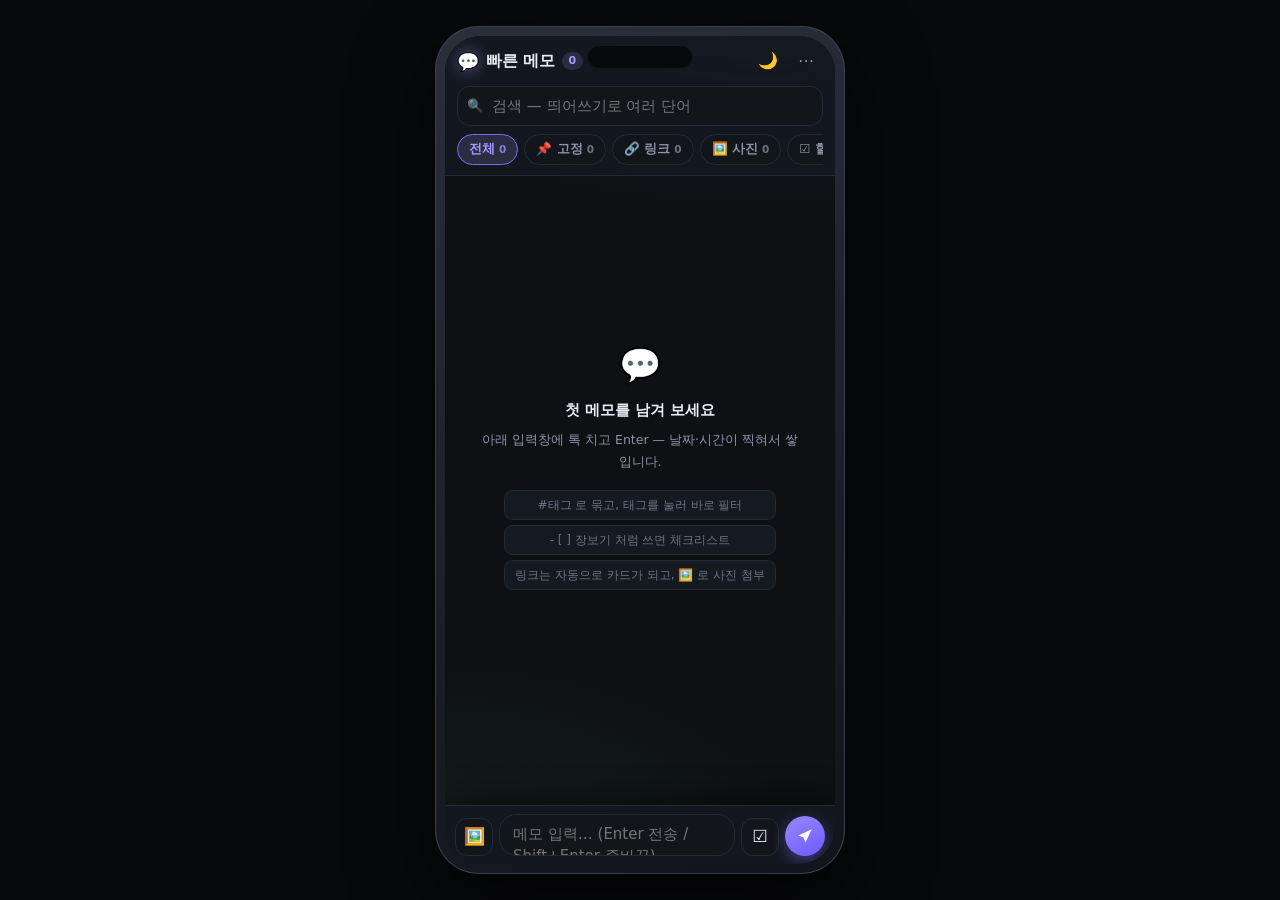
==== preview.html @ 70425a60 "미리보기 파일명 변경 + .nojekyll" ====
<!DOCTYPE html>
<html lang="ko">
<head>
<meta charset="utf-8" />
<title>미리보기</title>
<style>
  html,body{margin:0;height:100%;background:#08090c;display:grid;place-items:center;font-family:system-ui,sans-serif}
  .phone{width:390px;height:828px;border-radius:44px;padding:10px;background:linear-gradient(160deg,#2b2f3a,#12141a);box-shadow:0 30px 80px rgba(0,0,0,.7), 0 0 0 1px #3a4050 inset}
  .screen{width:100%;height:100%;border-radius:36px;overflow:hidden;background:#0e1013;position:relative}
  iframe{width:100%;height:100%;border:0;display:block}
  .notch{position:absolute;top:10px;left:50%;transform:translateX(-50%);width:104px;height:22px;border-radius:20px;background:#08090c;z-index:5}
</style>
</head>
<body>
<div class="phone"><div class="screen"><div class="notch"></div><iframe src="./" title="빠른 메모 미리보기"></iframe></div></div>
</body>
</html>
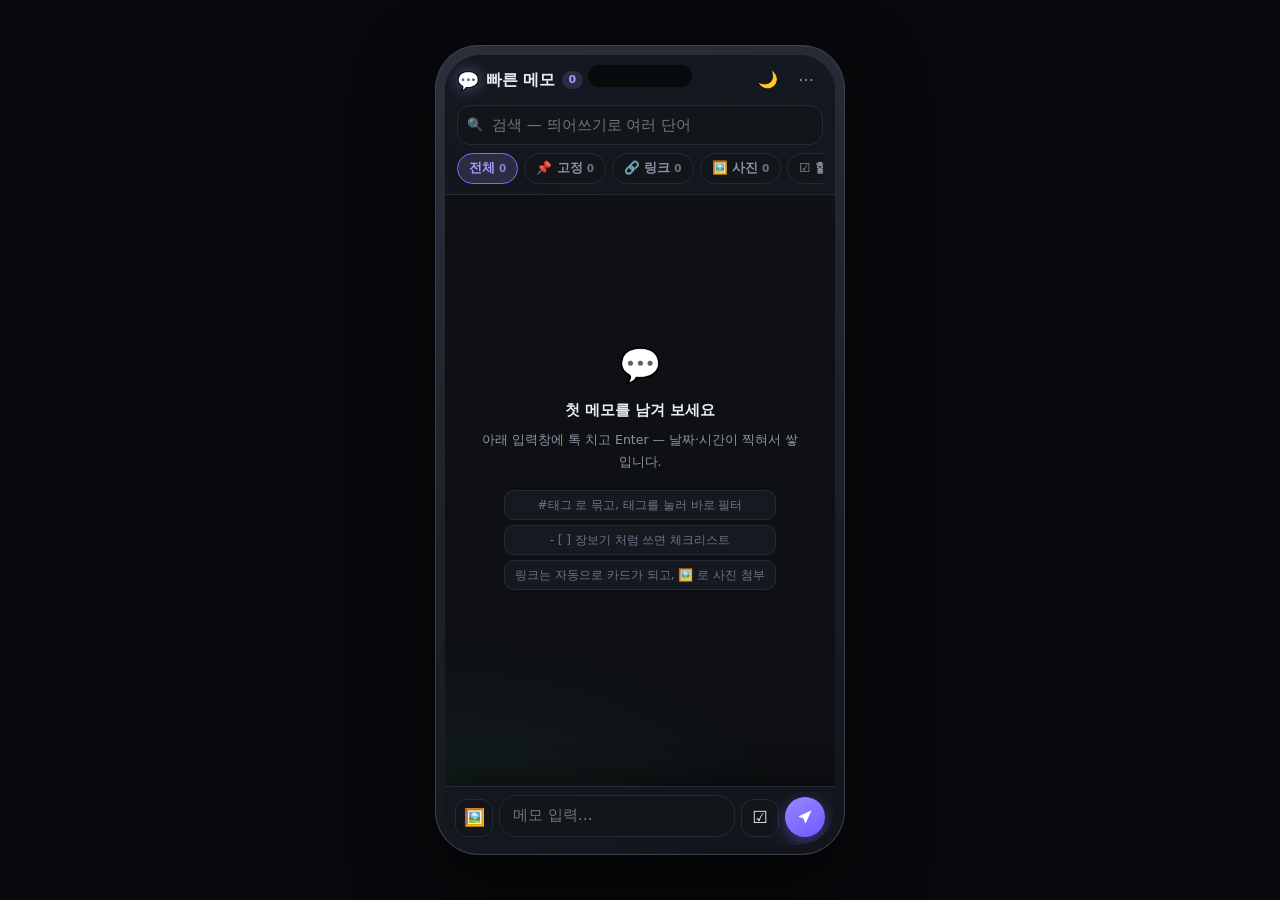
==== commit 4ebcc5de: "리스트 스크롤바 숨김, 입력창 안내 문구 정리" ====
--- a/preview.html
+++ b/preview.html
@@ -5,13 +5,13 @@
 <title>미리보기</title>
 <style>
   html,body{margin:0;height:100%;background:#08090c;display:grid;place-items:center;font-family:system-ui,sans-serif}
-  .phone{width:390px;height:828px;border-radius:44px;padding:10px;background:linear-gradient(160deg,#2b2f3a,#12141a);box-shadow:0 30px 80px rgba(0,0,0,.7), 0 0 0 1px #3a4050 inset}
+  .phone{width:390px;height:790px;border-radius:44px;padding:10px;background:linear-gradient(160deg,#2b2f3a,#12141a);box-shadow:0 30px 80px rgba(0,0,0,.7), 0 0 0 1px #3a4050 inset}
   .screen{width:100%;height:100%;border-radius:36px;overflow:hidden;background:#0e1013;position:relative}
   iframe{width:100%;height:100%;border:0;display:block}
   .notch{position:absolute;top:10px;left:50%;transform:translateX(-50%);width:104px;height:22px;border-radius:20px;background:#08090c;z-index:5}
 </style>
 </head>
 <body>
-<div class="phone"><div class="screen"><div class="notch"></div><iframe src="./" title="빠른 메모 미리보기"></iframe></div></div>
+<div class="phone"><div class="screen"><div class="notch"></div><iframe src="./?pv=4" title="빠른 메모 미리보기"></iframe></div></div>
 </body>
 </html>
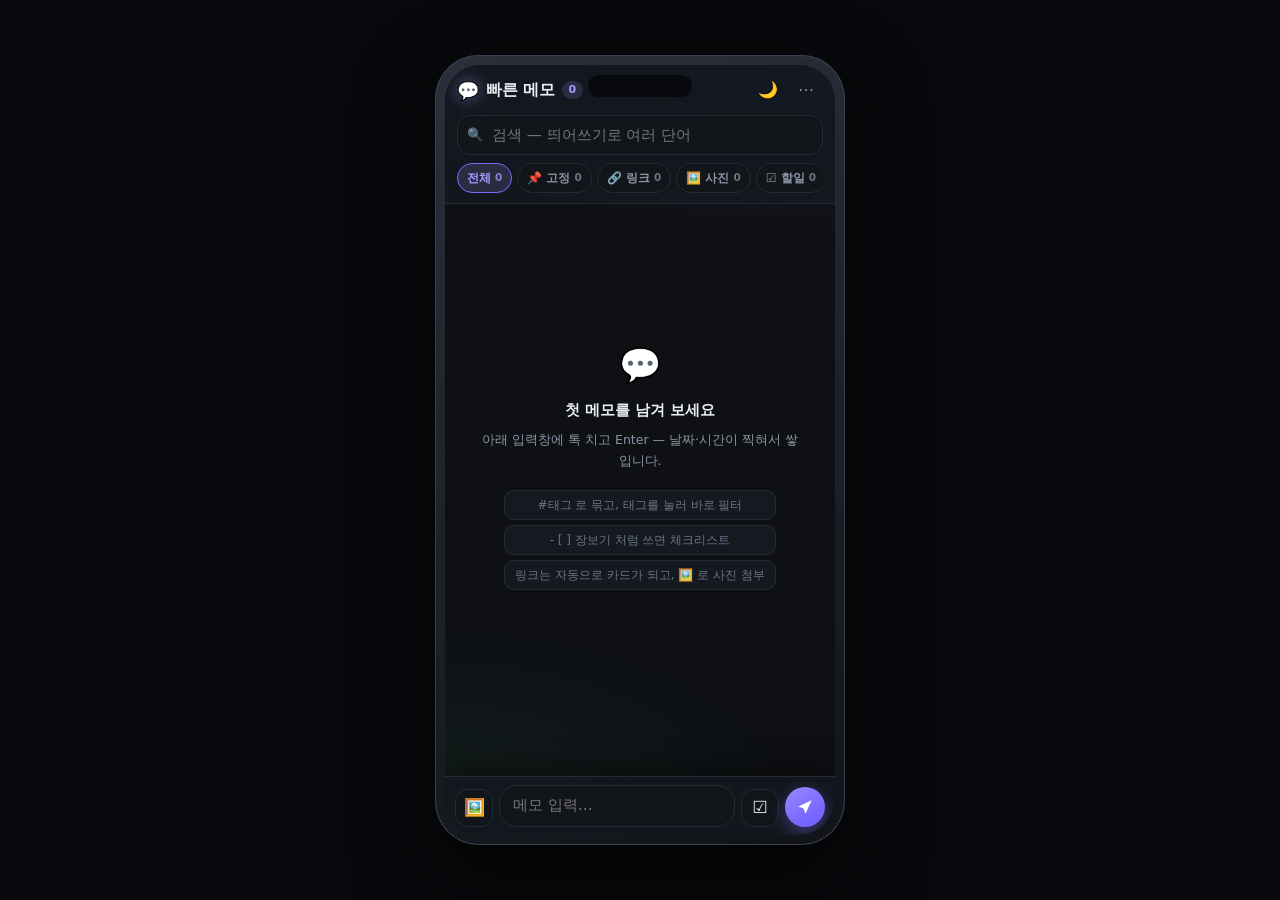
==== commit 7be3be52: "필터 칩 여백 조정, 캐시 버전 갱신" ====
--- a/preview.html
+++ b/preview.html
@@ -5,13 +5,25 @@
 <title>미리보기</title>
 <style>
   html,body{margin:0;height:100%;background:#08090c;display:grid;place-items:center;font-family:system-ui,sans-serif}
-  .phone{width:390px;height:790px;border-radius:44px;padding:10px;background:linear-gradient(160deg,#2b2f3a,#12141a);box-shadow:0 30px 80px rgba(0,0,0,.7), 0 0 0 1px #3a4050 inset}
+  .phone{width:390px;height:770px;border-radius:44px;padding:10px;background:linear-gradient(160deg,#2b2f3a,#12141a);box-shadow:0 30px 80px rgba(0,0,0,.7), 0 0 0 1px #3a4050 inset}
   .screen{width:100%;height:100%;border-radius:36px;overflow:hidden;background:#0e1013;position:relative}
   iframe{width:100%;height:100%;border:0;display:block}
   .notch{position:absolute;top:10px;left:50%;transform:translateX(-50%);width:104px;height:22px;border-radius:20px;background:#08090c;z-index:5}
 </style>
 </head>
 <body>
-<div class="phone"><div class="screen"><div class="notch"></div><iframe src="./?pv=4" title="빠른 메모 미리보기"></iframe></div></div>
+<div class="phone"><div class="screen"><div class="notch"></div><iframe id="f" src="./?pv=6" title="빠른 메모 미리보기"></iframe></div></div>
+<script>
+  const f = document.getElementById('f');
+  f.addEventListener('load', () => {
+    setTimeout(() => {
+      try {
+        const d = f.contentDocument;
+        const l = d && d.querySelector('.list');
+        if (l) l.scrollTop = 0;
+      } catch (e) {}
+    }, 700);
+  });
+</script>
 </body>
 </html>
